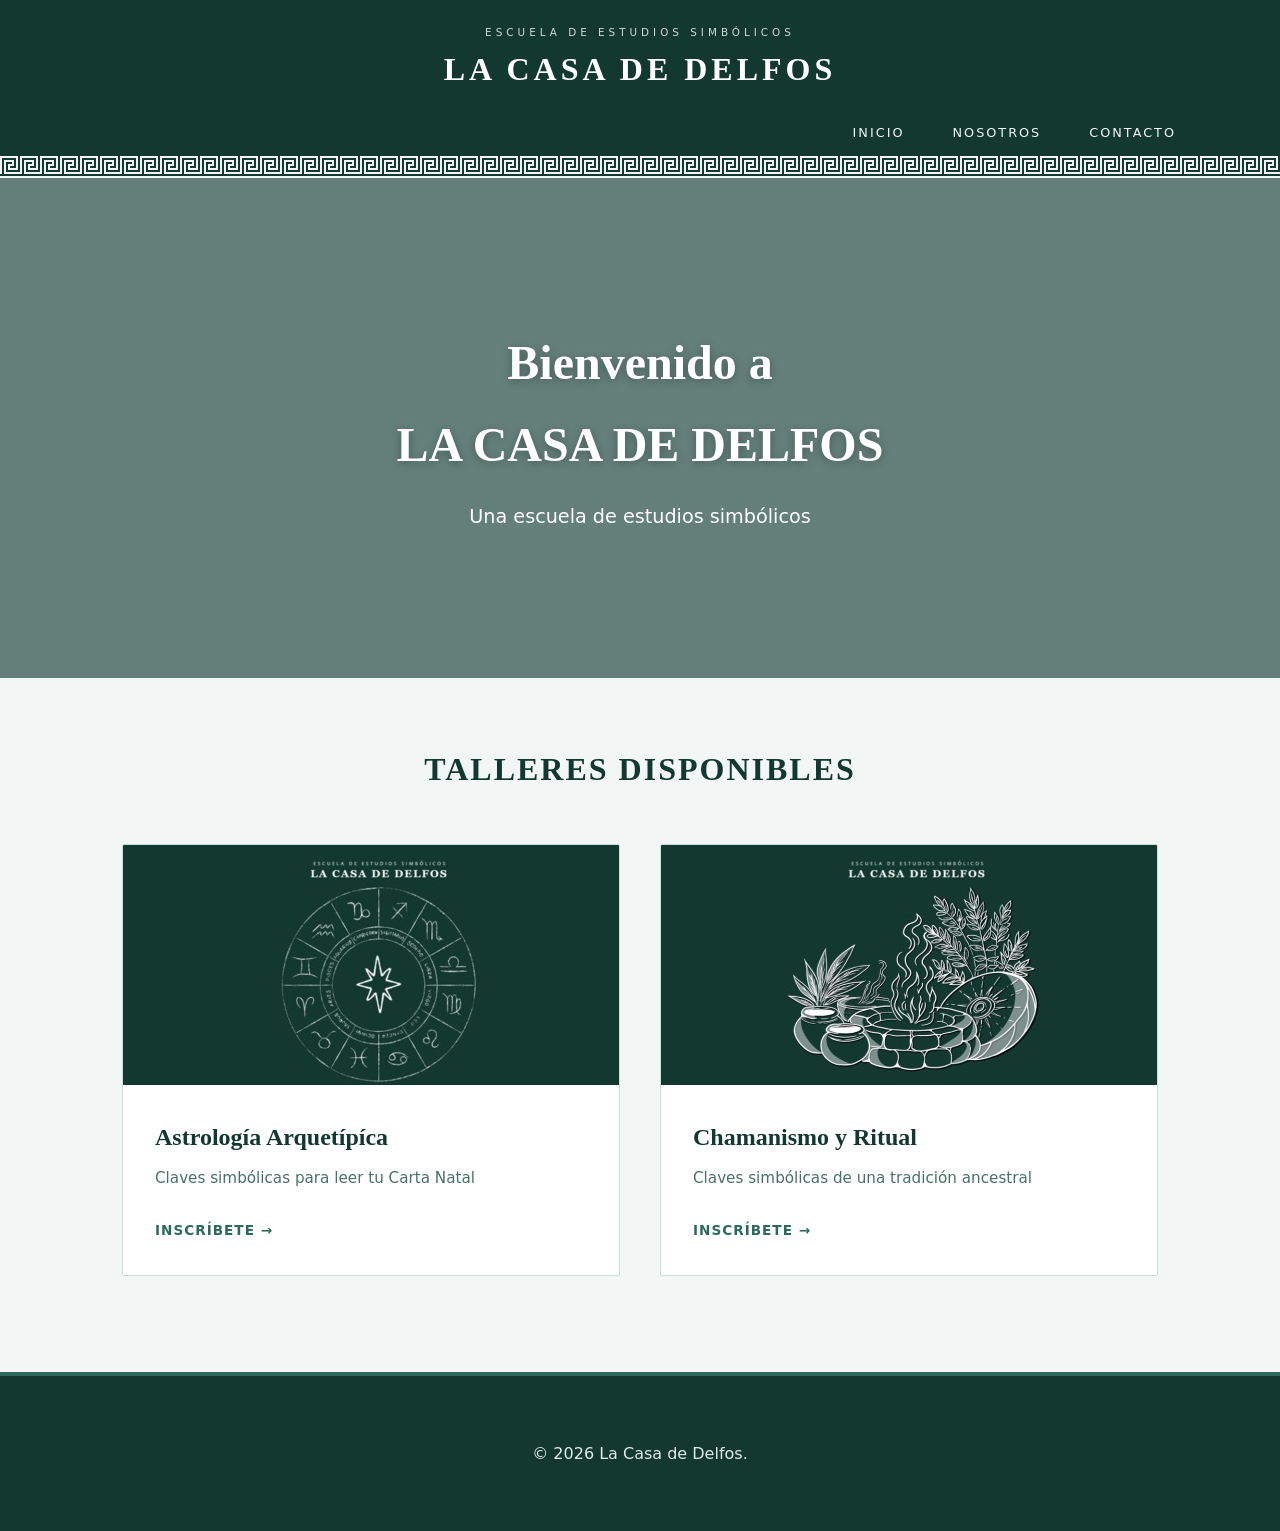
==== index.html @ e4ba59b6 "Update index.html" ====
<!DOCTYPE html>
<html lang="es">
<head>
    <meta charset="UTF-8">
    <meta name="viewport" content="width=device-width, initial-scale=1.0">
    <meta name="description" content="Casa de Delfos">
    <title>La Casa de Delfos</title>
    <link rel="stylesheet" href="styles.css">
    <script src="componentes.js"></script>
</head>
<body>

    <mi-header></mi-header>

    <section class="carousel-container">
        <div class="carousel-track">
            <div class="slide slide-1">
                <div class="container">
                    <h2>Bienvenido a <br>LA CASA DE DELFOS</h2>
                    <p>Una escuela de estudios simbólicos</p>
                </div>
            </div>
            <div class="slide slide-2">
                <div class="container">
                    <p>CURSO</p>
                    <h2>Astrología Arquetípica</h2>
                    <p>Claves simbólicas para leer tu Carta Natal</p>
                </div>
            </div>
            <div class="slide slide-3">
                <div class="container">
                    <p>CURSO</p>
                    <h2>Chamanismo y Ritual</h2>
                    <p>Claves simbólicas de una tradición ancestral</p>
                </div>
            </div>
        </div>
    </section>

    <main class="container">
        <h2 class="section-title">TALLERES DISPONIBLES</h2>
        
        <div class="grid-talleres">
            <a href="astrologia.html" class="card">
                <div class="card-img" style="background-image: url('astrologia.png');"></div>
                <div class="card-content">
                    <h3 class="card-title">Astrología Arquetípíca</h3>
                    <p class="card-desc">Claves simbólicas para leer tu Carta Natal</p>
                    <span class="card-link">Inscríbete &rarr;</span>
                </div>
            </a>

            <a href="chamanismo.html" class="card">
                <div class="card-img" style="background-image: url('chamanismo.png');"></div>
                <div class="card-content">
                    <h3 class="card-title">Chamanismo y Ritual</h3>
                    <p class="card-desc">Claves simbólicas de una tradición ancestral</p>
                    <span class="card-link">Inscríbete &rarr;</span>
                </div>
            </a>
        </div>
    </main>

    <mi-footer></mi-footer>

</body>
</html>
---- styles.css ----
/* =========================================
   VARIABLES Y RESET (Paleta Jade Griego)
   ========================================= */
:root {
    --bg-color: #F2F7F5;
    --bg-secondary: #E0EBE8;
    --text-main: #123830;       /* Jade oscuro */
    --text-secondary: #4A7067;
    --accent-color: #2D6A5E;
    --accent-light: #8FB3A9;    /* Jade claro para detalles */
    --gold-mute: #C5A065;       /* Toque dorado antiguo sutil */
    
    --font-serif: 'Georgia', 'Times New Roman', serif;
    --font-sans: system-ui, -apple-system, sans-serif;
}

* { box-sizing: border-box; margin: 0; padding: 0; }

body {
    font-family: var(--font-sans);
    background-color: var(--bg-color);
    color: var(--text-main);
    line-height: 1.7;
}

a { text-decoration: none; color: inherit; transition: 0.3s; }
ul { list-style: none; }

/* =========================================
   HEADER IMPONENTE CON MEANDRO Y DRAGONES
   ========================================= */
header {
    background-color: var(--text-main);
    color: var(--bg-color);
    padding: 1.5rem 0 1.5rem 0; /* Espacio extra abajo para el patrón */
    position: relative;
    text-align: center;
    border-bottom: 2px solid var(--bg-color)
}

/* Patrón Meandro (Llave Griega) en el borde inferior */
header::after {
    content: "";
    position: absolute;
    bottom: 0.15rem;
    left: 0;
    width: 100%;
    height: 18px; 
    
    background-color: transparent;
    
    /* CAMBIO CLAVE: Usar la ruta del archivo real */
    background-image: url('meandro.png');
    
    /* Asegura que la imagen se repita en horizontal */
    background-repeat: repeat-x;
    
    /* Tamaño CLAVE: Asegura que cada repetición sea exactamente 10x9 píxeles */
    background-size: 20px 18px; 
    
    border: none;
    opacity: 1; /* Al ser una imagen PNG ya debería tener la opacidad integrada, la ponemos a 1 */
}
/* IMPORTANTE: La Navbar debe tener posición relativa para que el 'after' sepa dónde ubicarse */
.navbar {
    background-color: var(--text-main); /* Tu verde jade claro */
    padding: 0.4rem 0;
    width: 100%;
    position: relative; /* Base para el meandro */
    display: block;
}

/* CONTENEDOR PARA ALINEAR A LA DERECHA */
.navbar .container {
    max-width: 1200px; /* O el ancho que uses en tu web */
    margin: 0 auto;
    display: flex;
    justify-content: flex-end; /* Empuja el menú a la derecha */
    padding-right: 5%; /* Ajusta este % para que no llegue al borde completo */
}

/* LISTA EN HORIZONTAL */
.navbar ul {
    display: flex;
    flex-direction: row; /* Dispuestas de forma horizontal */
    gap: 3rem;           /* Espaciado entre opciones */
    list-style: none;
    margin: 0;
    padding: 0;
}

/* ESTILO DE LOS ENLACES */
.navbar a {
    color: var(--bg-color);
    text-decoration: none;
    text-transform: uppercase;
    font-size: 0.8rem;
    letter-spacing: 2px;
    font-weight: 500;
    transition: 0.3s ease;
}

.navbar a:hover {
    color: var(--accent-light);
}
/* Contenedor del Logo Central */
.header-subtext {
    display: flex;
    justify-content: center;
    align-items: center;
    gap: 0.5rem;
    margin-bottom: 0rem;
    font-size: 0.65rem;       /* Tamaño muy pequeño (original suele ser 1rem) */
    letter-spacing: 0.25rem;  /* Mucho espacio entre letras para legibilidad y elegancia */
    text-transform: uppercase; /* Siempre en mayúsculas para este estilo */
    font-weight: 400;         /* Peso normal, no negrita */
    opacity: 0.85;            /* Un toque de transparencia para suavizarlo */
}
.header-content {
    display: flex;
    justify-content: center;
    align-items: center;
    gap: 1.5rem;
    margin-bottom: 1rem;
}
.logo-wrapper {
    display: flex;
    align-items: center;
    gap: 1rem;
}

.logo {
    font-family: var(--font-serif);
    font-size: 2rem;
    font-weight: 700;
    letter-spacing: 4px;
    text-transform: uppercase;
    color: #fff;
}


/* =========================================
   CARRUSEL (CSS PURO - SIN JS)
   ========================================= */
.carousel-container {
    width: 100%;
    height: 500px; /* Altura del carrusel */
    overflow: hidden;
    position: relative;
    background-color: var(--bg-secondary);
    margin-bottom: 4rem;
    border-bottom: 1px solid var(--border-color);
}

.carousel-track {
    display: flex;
    width: 300%; /* 3 slides = 300% */
    height: 100%;
    animation: slideShow 18s infinite ease-in-out;
}

.slide {
    width: 33.333%;
    height: 100%;
    position: relative;
    display: flex;
    flex-direction: column;
    justify-content: center;
    align-items: center;
    text-align: center;
    color: white;
}

/* Fondos simulados para los slides */
.slide-1 { background: linear-gradient(rgba(18, 56, 48, 0.6), rgba(18, 56, 48, 0.6)), url('https://images.unsplash.com/photo-1455390582262-044cdead277a?ixlib=rb-4.0.3&auto=format&fit=crop&w=1000&q=80'); background-size: cover; background-position: center; }
.slide-2 { background: linear-gradient(rgba(18, 56, 48, 0.6), rgba(18, 56, 48, 0.6)), url('https://images.unsplash.com/photo-1551029506-0807df4e2031?q=80&w=1034&auto=format&fit=crop&ixlib=rb-4.1.0&ixid=M3wxMjA3fDB8MHxwaG90by1wYWdlfHx8fGVufDB8fHx8fA%3D%3D'); background-size: cover; background-position: center; }
.slide-3 { background: linear-gradient(rgba(18, 56, 48, 0.6), rgba(18, 56, 48, 0.6)), url('https://images.unsplash.com/photo-1493246507139-91e8fad9978e?ixlib=rb-4.0.3&auto=format&fit=crop&w=1000&q=80'); background-size: cover; background-position: center; }

.slide h2 {
    font-family: var(--font-serif);
    font-size: 3rem;
    margin-bottom: 1rem;
    text-shadow: 0 2px 10px rgba(0,0,0,0.3);
}
.slide p {
    font-size: 1.2rem;
    max-width: 600px;
    margin: 0 auto;
}

/* Animación Keyframes */
@keyframes slideShow {
    0%, 25% { transform: translateX(0); }       /* Slide 1 quieto */
    33%, 58% { transform: translateX(-33.333%); } /* Mueve al 2 y espera */
    66%, 91% { transform: translateX(-66.666%); } /* Mueve al 3 y espera */
    100% { transform: translateX(0); }          /* Vuelve al inicio */
}

/* =========================================
   RESTO DEL LAYOUT (Tarjetas, Container)
   ========================================= */
/* Acordeón */
/* ===== ACORDEÓN FIX GLOBAL ===== */

.accordion {
    cursor: pointer;
    display: flex;              /* clave */
    align-items: center;
    justify-content: space-between; /* texto izquierda, flecha derecha */
    gap: 10px;
}

/* flechita */
.accordion::after {
    content: "▼";
    font-size: 0.8em;
    transition: transform 0.3s ease;
}

.accordion.active::after {
    transform: rotate(180deg);
}

/* panel */
.panel {
    max-height: 0;
    overflow: hidden;
    transition: max-height 0.35s ease;
}

.panel.open {
    max-height: 1000px;
}
.container { max-width: 1100px; margin: 0 auto; padding: 0 2rem; }

.section-title {
    text-align: center;
    font-family: var(--font-serif);
    font-size: 2rem;
    color: var(--text-main);
    margin-bottom: 3rem;
    text-transform: uppercase;
    letter-spacing: 2px;
}

.grid-talleres {
    display: grid;
    grid-template-columns: repeat(auto-fit, minmax(320px, 1fr));
    gap: 2.5rem;
    margin-bottom: 6rem;
}

.card {
    background: white;
    border: 1px solid #C6DED6;
    border-radius: 2px;
    overflow: hidden;
    transition: 0.4s ease;
}

.card:hover {
    transform: translateY(-5px);
    box-shadow: 0 15px 30px rgba(18, 56, 48, 0.1);
    border-color: var(--accent-color);
}

.card-img {
    height: 240px;
    background-color: var(--bg-secondary);
    display: flex;
    align-items: center;
    justify-content: center;
    color: var(--text-secondary);
    font-family: var(--font-serif);
    font-style: italic;
    font-size: 1.1rem;
}

.card-content { padding: 2rem; }
.card-title { font-family: var(--font-serif); font-size: 1.5rem; margin-bottom: 0.5rem; color: var(--text-main); }
.card-desc { color: var(--text-secondary); margin-bottom: 1.5rem; font-size: 0.95rem; }
.card-link { font-weight: 700; color: var(--accent-color); text-transform: uppercase; font-size: 0.85rem; letter-spacing: 1px; }

/* Botones y Forms (Heredados del estilo anterior pero refinados) */
.taller-layout { display: grid; grid-template-columns: 2fr 1fr; gap: 4rem; margin-top: 4rem; }
.taller-sidebar { background: white; padding: 2rem; border: 1px solid #C6DED6; box-shadow: 0 4px 20px rgba(0,0,0,0.05); }
.btn-primary { width: 100%; background: var(--text-main); color: #fff; padding: 1rem; border: none; text-transform: uppercase; letter-spacing: 2px; cursor: pointer; transition: 0.3s; }
.btn-primary:hover { background: var(--accent-color); }
.form-control { width: 100%; padding: 0.8rem; margin-bottom: 1.5rem; border: 1px solid #ccc; }

footer { background: var(--text-main); color: var(--bg-secondary); text-align: center; padding: 4rem 0; margin-top: 4rem; border-top: 4px solid var(--accent-color); }

/* Responsive Header */
@media (max-width: 768px) {
    .logo { font-size: 1.5rem; }
    .dragon-icon { width: 30px; height: 30px; }
    .carousel-container { height: 400px; }
    .slide h2 { font-size: 2rem; }
}
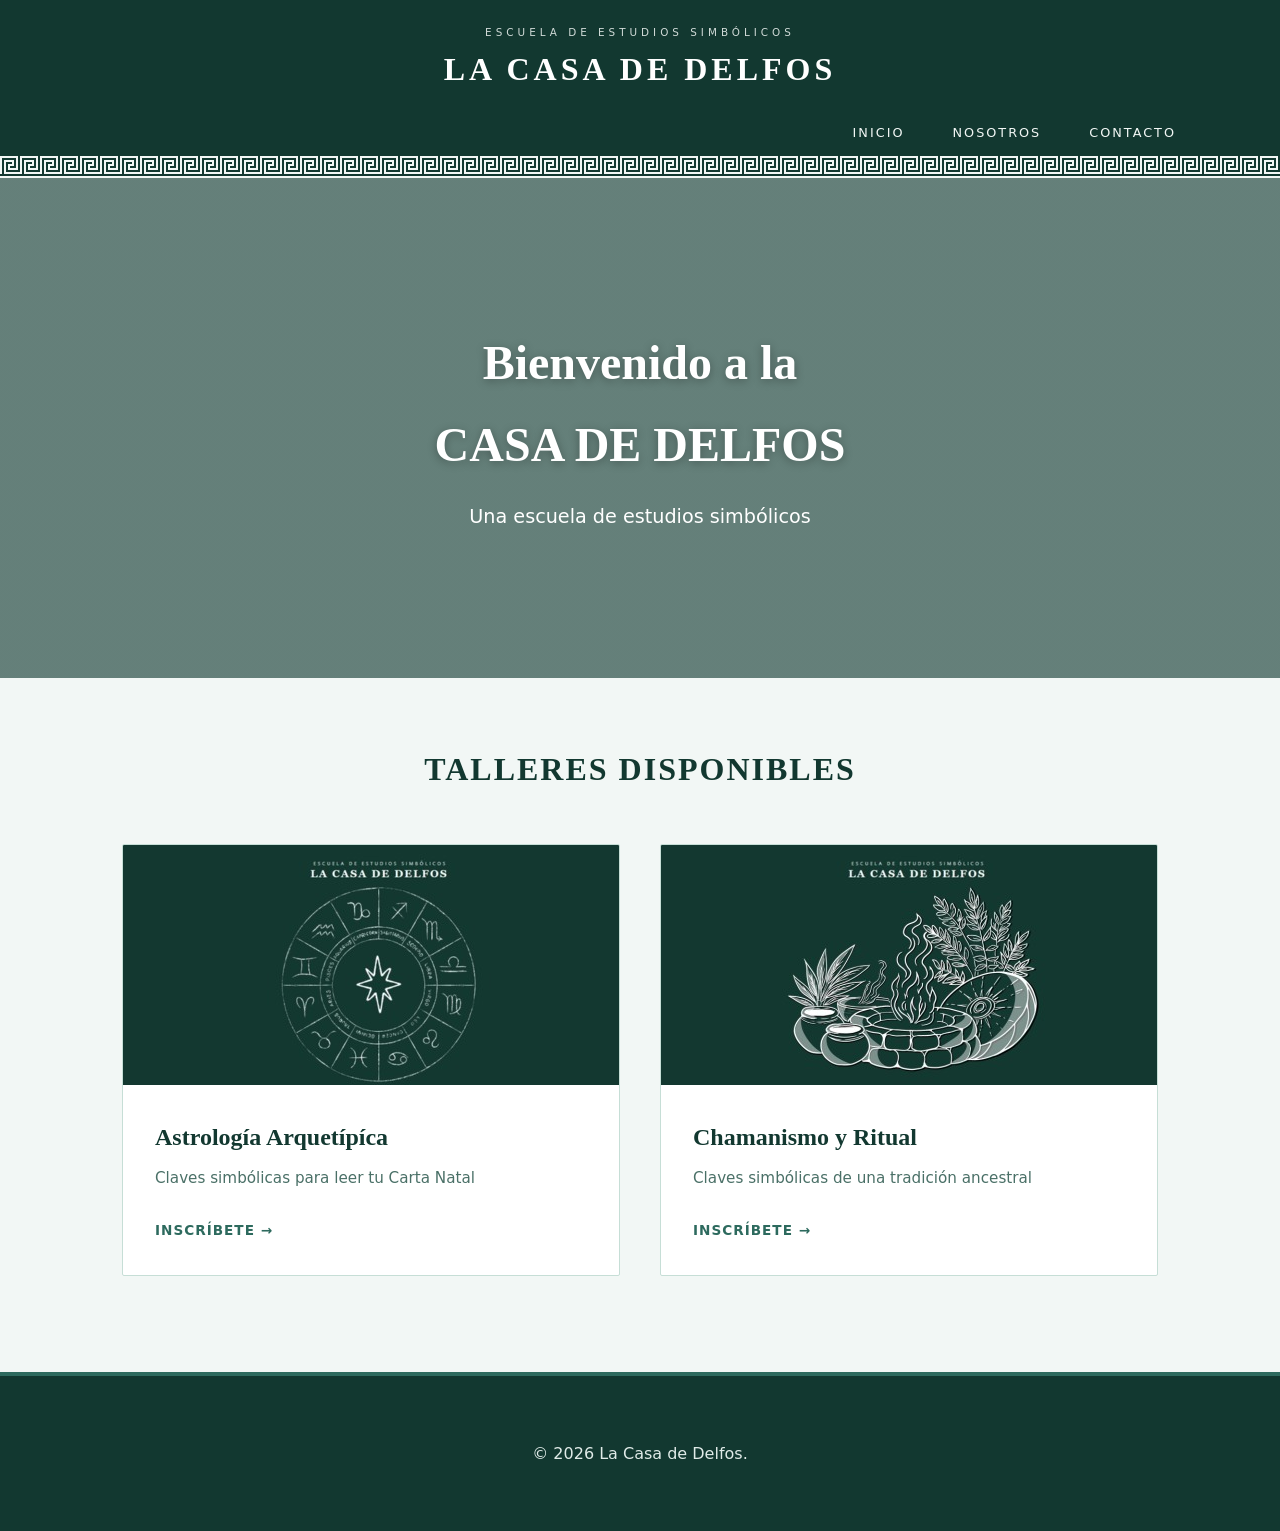
==== commit bb4733b7: "Update index.html" ====
--- a/index.html
+++ b/index.html
@@ -16,7 +16,7 @@
         <div class="carousel-track">
             <div class="slide slide-1">
                 <div class="container">
-                    <h2>Bienvenido a <br>LA CASA DE DELFOS</h2>
+                    <h2>Bienvenido a la<br>CASA DE DELFOS</h2>
                     <p>Una escuela de estudios simbólicos</p>
                 </div>
             </div>
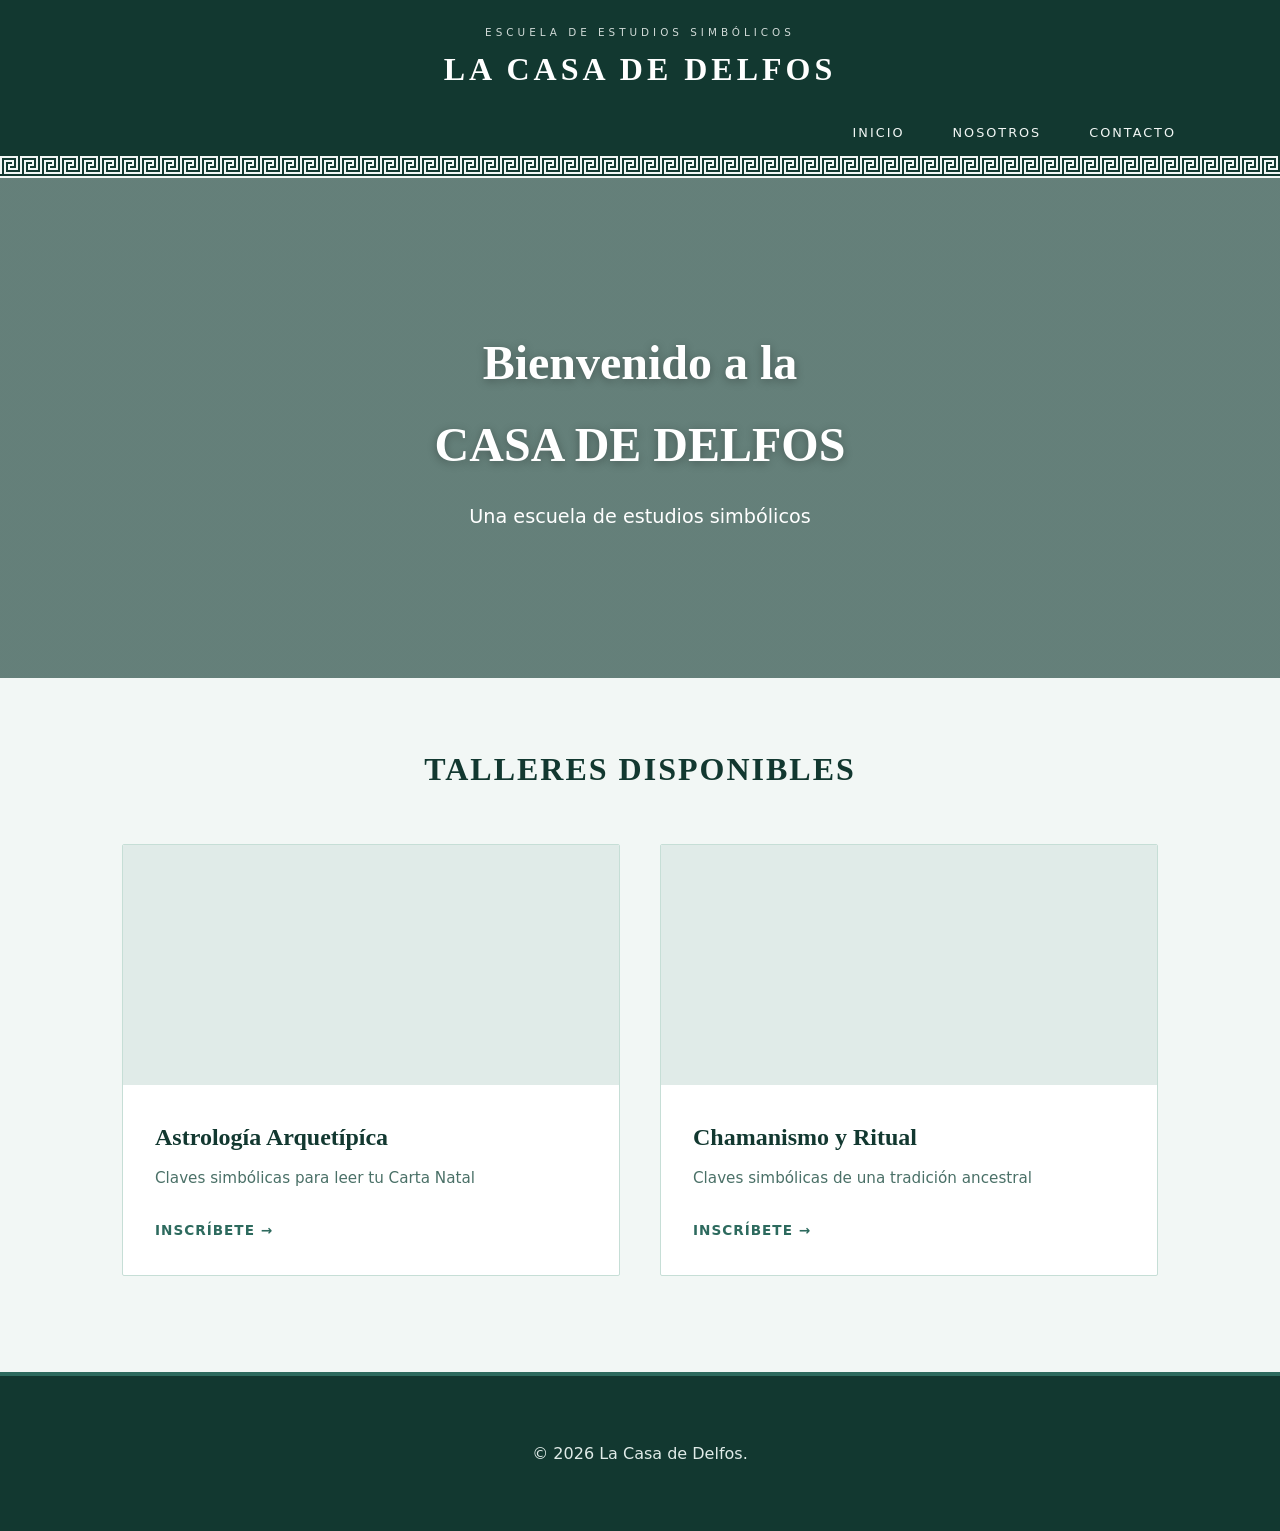
==== commit 43c328ea: "Update index.html" ====
--- a/index.html
+++ b/index.html
@@ -42,7 +42,7 @@
         
         <div class="grid-talleres">
             <a href="astrologia.html" class="card">
-                <div class="card-img" style="background-image: url('astrologia.png');"></div>
+                <div class="card-img" style="background-image: url('https://images.unsplash.com/photo-1551029506-0807df4e2031?q=80&w=1034&auto=format&fit=crop&ixlib=rb-4.1.0&ixid=M3wxMjA3fDB8MHxwaG90by1wYWdlfHx8fGVufDB8fHx8fA%3D%3D');"></div>
                 <div class="card-content">
                     <h3 class="card-title">Astrología Arquetípíca</h3>
                     <p class="card-desc">Claves simbólicas para leer tu Carta Natal</p>
@@ -51,7 +51,7 @@
             </a>
 
             <a href="chamanismo.html" class="card">
-                <div class="card-img" style="background-image: url('chamanismo.png');"></div>
+                <div class="card-img" style="background-image: url('https://images.unsplash.com/photo-1493246507139-91e8fad9978e?ixlib=rb-4.0.3&auto=format&fit=crop&w=1000&q=80');"></div>
                 <div class="card-content">
                     <h3 class="card-title">Chamanismo y Ritual</h3>
                     <p class="card-desc">Claves simbólicas de una tradición ancestral</p>
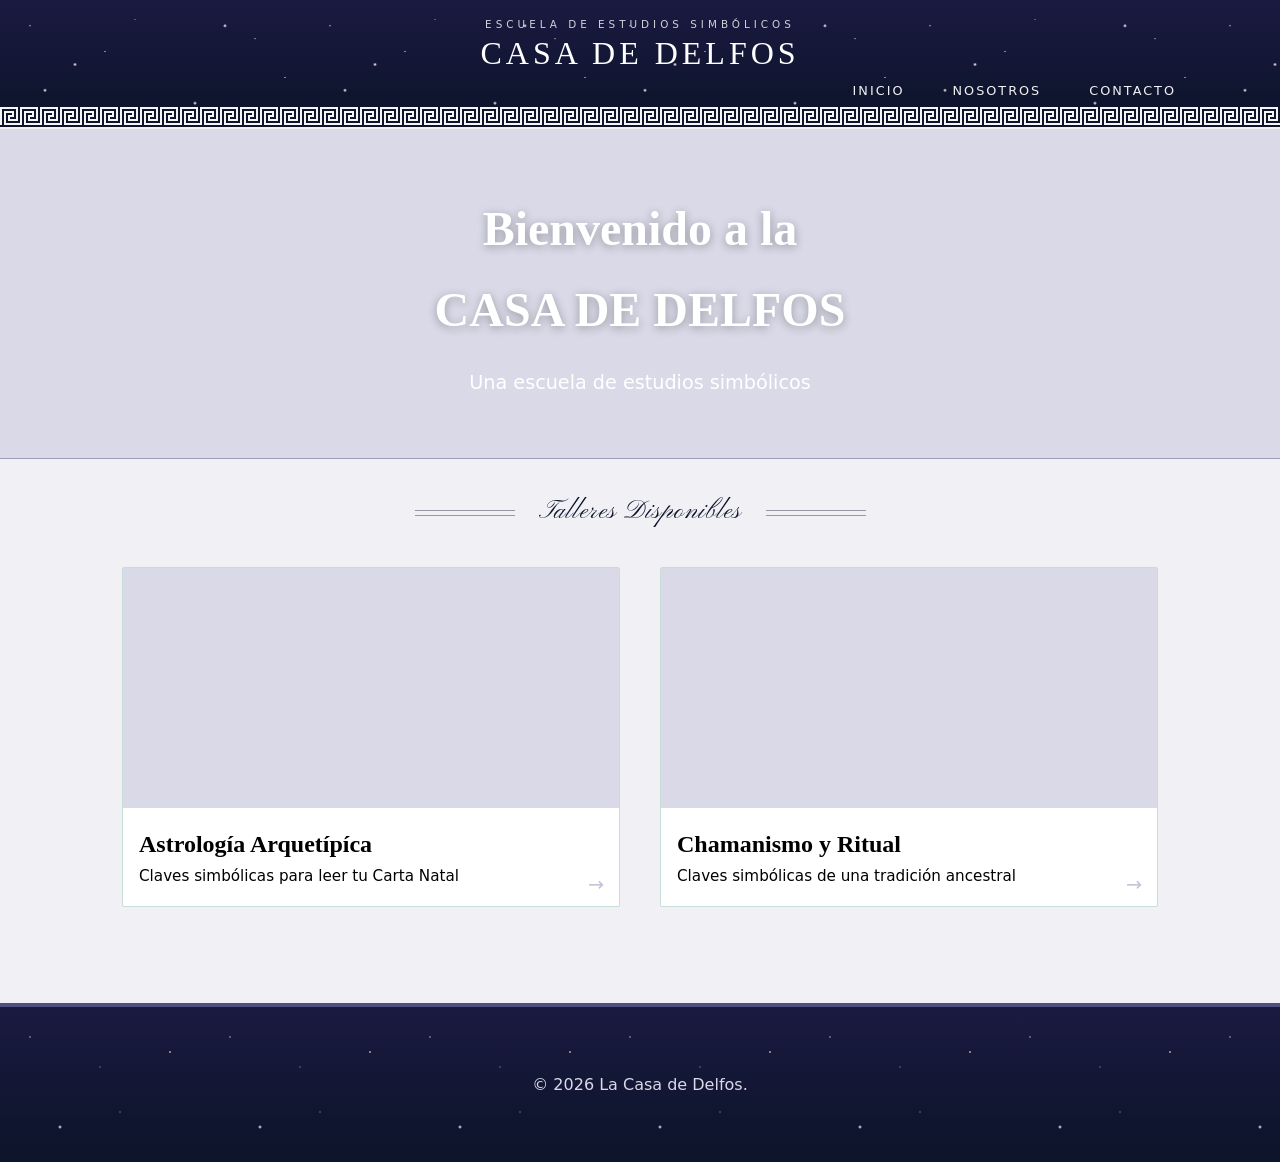
==== commit 55098998: "Update index.html" ====
--- a/index.html
+++ b/index.html
@@ -4,7 +4,7 @@
     <meta charset="UTF-8">
     <meta name="viewport" content="width=device-width, initial-scale=1.0">
     <meta name="description" content="Casa de Delfos">
-    <title>La Casa de Delfos</title>
+    <title>Casa de Delfos</title>
     <link rel="stylesheet" href="styles.css">
     <script src="componentes.js"></script>
 </head>
@@ -38,7 +38,7 @@
     </section>
 
     <main class="container">
-        <h2 class="section-title">TALLERES DISPONIBLES</h2>
+       <h2 class="section-title">Talleres Disponibles</h2>
         
         <div class="grid-talleres">
             <a href="astrologia.html" class="card">
--- a/styles.css
+++ b/styles.css
@@ -1,43 +1,77 @@
 /* =========================================
    VARIABLES Y RESET (Paleta Jade Griego)
    ========================================= */
+@import url('https://fonts.googleapis.com/css2?family=Cormorant+Garamond:wght@400;700&family=Pinyon+Script&display=swap');
+
 :root {
-    --bg-color: #F2F7F5;
-    --bg-secondary: #E0EBE8;
-    --text-main: #123830;       /* Jade oscuro */
-    --text-secondary: #4A7067;
-    --accent-color: #2D6A5E;
-    --accent-light: #8FB3A9;    /* Jade claro para detalles */
-    --gold-mute: #C5A065;       /* Toque dorado antiguo sutil */
-    
-    --font-serif: 'Georgia', 'Times New Roman', serif;
+    --bg-color: #f1f1f5;
+    --bg-secondary: #d9d9e7;
+    --text-main: #0d142b;       
+    --text-secondary: #303064; 
+    --text-black: #000000;
+    --accent-color: #505081;
+    --accent-light: #9c9cbd;    
+    --gold-mute: #e0e0e0;       
+    --text-maingradient: #1a1a41;
+
+    /* Nube de estrellas consolidada para mayor eficiencia */
+    --stars-shadow: 
+        10vw 15vh #fff, 25vw 40vh #fff, 35vw 10vh #9c9cbd, 
+        50vw 30vh #fff, 65vw 45vh #e0e0e0, 80vw 15vh #fff, 
+        90vw 50vh #9c9cbd, 15vw 70vh #fff, 45vw 85vh #fff, 
+        75vw 70vh #e0e0e0, 5vw 90vh #fff, 95vw 80vh #fff,
+        12vw 35vh #fff, 42vw 12vh #fff, 72vw 55vh #9c9cbd,
+        22vw 85vh #fff, 55vw 65vh #fff, 88vw 25vh #e0e0e0;
+
+    --font-serif: 'Garamond', 'Times New Roman', serif;
     --font-sans: system-ui, -apple-system, sans-serif;
 }
 
-* { box-sizing: border-box; margin: 0; padding: 0; }
+* { 
+    box-sizing: border-box; 
+    margin: 0; 
+    padding: 0; 
+}
 
 body {
+    padding-top: 129px;
     font-family: var(--font-sans);
     background-color: var(--bg-color);
     color: var(--text-main);
     line-height: 1.7;
 }
 
-a { text-decoration: none; color: inherit; transition: 0.3s; }
-ul { list-style: none; }
+a { 
+    text-decoration: none; 
+    color: inherit; 
+    transition: color 0.3s ease; 
+}
+
+ul { 
+    list-style: none; 
+}
 
 /* =========================================
    HEADER IMPONENTE CON MEANDRO Y DRAGONES
    ========================================= */
+header, footer {
+    overflow: hidden;
+    color: var(--bg-color);
+}
+
 header {
-    background-color: var(--text-main);
-    color: var(--bg-color);
-    padding: 1.5rem 0 1.5rem 0; /* Espacio extra abajo para el patrón */
-    position: relative;
+    position: fixed;
+    top: 0;
+    left: 0;
+    width: 100%;
+    height: 129px; 
+    z-index: 1000; 
+    background: linear-gradient(to bottom, var(--text-maingradient) 0%, var(--text-main) 90%);
+    padding: 1rem 0; 
     text-align: center;
-    border-bottom: 2px solid var(--bg-color)
-}
-
+    border-bottom: 2px solid var(--bg-color);
+    overflow: hidden; /* Importante para que las estrellas no se salgan */
+}
 /* Patrón Meandro (Llave Griega) en el borde inferior */
 header::after {
     content: "";
@@ -46,83 +80,98 @@
     left: 0;
     width: 100%;
     height: 18px; 
-    
+    background-image: url('meandro.png');
+    background-repeat: repeat-x;
+    background-size: 20px 18px; 
+}
+header::before {
+    content: "";
+    position: absolute;
+    inset: 0; /* Cubre todo el header (top, left, bottom, right: 0) */
+    pointer-events: none;
+    z-index: 0; /* Se queda justo encima del fondo azul */
+    
+    /* Creamos estrellas de diferentes tamaños y posiciones */
+    background-image: 
+        radial-gradient(1px 1px at 10% 20%, white, transparent),
+        radial-gradient(2px 2px at 25% 50%, white, transparent),
+        radial-gradient(1px 1px at 45% 15%, var(--accent-light), transparent),
+        radial-gradient(2px 2px at 65% 80%, white, transparent),
+        radial-gradient(1px 1px at 85% 30%, var(--gold-mute), transparent),
+        radial-gradient(2px 2px at 15% 70%, white, transparent),
+        radial-gradient(1px 1px at 35% 40%, white, transparent),
+        radial-gradient(1px 1px at 55% 90%, var(--accent-light), transparent),
+        radial-gradient(2px 2px at 75% 20%, white, transparent),
+        radial-gradient(1px 1px at 95% 60%, white, transparent);
+    
+    background-repeat: repeat; /* Esto multiplica las estrellas por todo el header */
+    background-size: 300px 129px; /* Controla la densidad */
+    
+    animation: brilloEstelar 4s infinite ease-in-out;
+}
+.header-content, .navbar {
+    position: relative;
+    z-index: 10; /* Mucho más alto que el 0 de las estrellas */
+}
+@keyframes brilloEstelar {
+    0%, 100% { opacity: 0.2; }
+    50% { opacity: 1; }
+}
+/* =========================================
+   NAVBAR Y LOGO
+   ========================================= */
+.navbar {
     background-color: transparent;
-    
-    /* CAMBIO CLAVE: Usar la ruta del archivo real */
-    background-image: url('meandro.png');
-    
-    /* Asegura que la imagen se repita en horizontal */
-    background-repeat: repeat-x;
-    
-    /* Tamaño CLAVE: Asegura que cada repetición sea exactamente 10x9 píxeles */
-    background-size: 20px 18px; 
-    
-    border: none;
-    opacity: 1; /* Al ser una imagen PNG ya debería tener la opacidad integrada, la ponemos a 1 */
-}
-/* IMPORTANTE: La Navbar debe tener posición relativa para que el 'after' sepa dónde ubicarse */
-.navbar {
-    background-color: var(--text-main); /* Tu verde jade claro */
-    padding: 0.4rem 0;
     width: 100%;
-    position: relative; /* Base para el meandro */
-    display: block;
-}
-
-/* CONTENEDOR PARA ALINEAR A LA DERECHA */
+    position: relative;
+    z-index: 10; 
+}
+
 .navbar .container {
-    max-width: 1200px; /* O el ancho que uses en tu web */
+    max-width: 1200px;
     margin: 0 auto;
     display: flex;
-    justify-content: flex-end; /* Empuja el menú a la derecha */
-    padding-right: 5%; /* Ajusta este % para que no llegue al borde completo */
-}
-
-/* LISTA EN HORIZONTAL */
+    justify-content: flex-end;
+    padding-right: 5%; 
+}
+
 .navbar ul {
     display: flex;
-    flex-direction: row; /* Dispuestas de forma horizontal */
-    gap: 3rem;           /* Espaciado entre opciones */
-    list-style: none;
-    margin: 0;
-    padding: 0;
-}
-
-/* ESTILO DE LOS ENLACES */
+    gap: 3rem;           
+}
+
 .navbar a {
     color: var(--bg-color);
-    text-decoration: none;
     text-transform: uppercase;
     font-size: 0.8rem;
     letter-spacing: 2px;
     font-weight: 500;
-    transition: 0.3s ease;
 }
 
 .navbar a:hover {
     color: var(--accent-light);
 }
-/* Contenedor del Logo Central */
+
 .header-subtext {
     display: flex;
     justify-content: center;
     align-items: center;
     gap: 0.5rem;
-    margin-bottom: 0rem;
-    font-size: 0.65rem;       /* Tamaño muy pequeño (original suele ser 1rem) */
-    letter-spacing: 0.25rem;  /* Mucho espacio entre letras para legibilidad y elegancia */
-    text-transform: uppercase; /* Siempre en mayúsculas para este estilo */
-    font-weight: 400;         /* Peso normal, no negrita */
-    opacity: 0.85;            /* Un toque de transparencia para suavizarlo */
-}
+    font-size: 0.65rem;       
+    letter-spacing: 0.25rem;  
+    text-transform: uppercase; 
+    font-weight: 400;         
+    opacity: 0.85;          
+}
+
 .header-content {
     display: flex;
     justify-content: center;
     align-items: center;
     gap: 1.5rem;
-    margin-bottom: 1rem;
-}
+    margin-bottom: 0.25rem;
+}
+
 .logo-wrapper {
     display: flex;
     align-items: center;
@@ -132,29 +181,29 @@
 .logo {
     font-family: var(--font-serif);
     font-size: 2rem;
-    font-weight: 700;
+    font-weight: 200;
     letter-spacing: 4px;
     text-transform: uppercase;
     color: #fff;
-}
-
+    line-height: 1.2;
+}
 
 /* =========================================
    CARRUSEL (CSS PURO - SIN JS)
    ========================================= */
 .carousel-container {
     width: 100%;
-    height: 500px; /* Altura del carrusel */
+    height: 330px; 
     overflow: hidden;
     position: relative;
     background-color: var(--bg-secondary);
-    margin-bottom: 4rem;
-    border-bottom: 1px solid var(--border-color);
+    margin-bottom: 2rem;
+    border-bottom: 1px solid var(--accent-light);
 }
 
 .carousel-track {
     display: flex;
-    width: 300%; /* 3 slides = 300% */
+    width: 300%; 
     height: 100%;
     animation: slideShow 18s infinite ease-in-out;
 }
@@ -171,46 +220,49 @@
     color: white;
 }
 
-/* Fondos simulados para los slides */
-.slide-1 { background: linear-gradient(rgba(18, 56, 48, 0.6), rgba(18, 56, 48, 0.6)), url('https://images.unsplash.com/photo-1455390582262-044cdead277a?ixlib=rb-4.0.3&auto=format&fit=crop&w=1000&q=80'); background-size: cover; background-position: center; }
-.slide-2 { background: linear-gradient(rgba(18, 56, 48, 0.6), rgba(18, 56, 48, 0.6)), url('https://images.unsplash.com/photo-1551029506-0807df4e2031?q=80&w=1034&auto=format&fit=crop&ixlib=rb-4.1.0&ixid=M3wxMjA3fDB8MHxwaG90by1wYWdlfHx8fGVufDB8fHx8fA%3D%3D'); background-size: cover; background-position: center; }
-.slide-3 { background: linear-gradient(rgba(18, 56, 48, 0.6), rgba(18, 56, 48, 0.6)), url('https://images.unsplash.com/photo-1493246507139-91e8fad9978e?ixlib=rb-4.0.3&auto=format&fit=crop&w=1000&q=80'); background-size: cover; background-position: center; }
-
+.slide-1 { 
+    /* Antes: linear-gradient(rgba(...), rgba(...)), url(...) */
+    background: url('https://images.unsplash.com/photo-1455390582262-044cdead277a?ixlib=rb-4.0.3&auto=format&fit=crop&w=1000&q=80') center/cover; 
+}
+
+.slide-2 { 
+    background: url('astrologia.png') center/cover; 
+}
+
+.slide-3 { 
+    background: url('https://images.unsplash.com/photo-1493246507139-91e8fad9978e?ixlib=rb-4.0.3&auto=format&fit=crop&w=1000&q=80') center/cover; 
+}
 .slide h2 {
     font-family: var(--font-serif);
     font-size: 3rem;
     margin-bottom: 1rem;
     text-shadow: 0 2px 10px rgba(0,0,0,0.3);
 }
+
 .slide p {
     font-size: 1.2rem;
     max-width: 600px;
     margin: 0 auto;
 }
 
-/* Animación Keyframes */
 @keyframes slideShow {
-    0%, 25% { transform: translateX(0); }       /* Slide 1 quieto */
-    33%, 58% { transform: translateX(-33.333%); } /* Mueve al 2 y espera */
-    66%, 91% { transform: translateX(-66.666%); } /* Mueve al 3 y espera */
-    100% { transform: translateX(0); }          /* Vuelve al inicio */
+    0%, 25% { transform: translateX(0); }       
+    33%, 58% { transform: translateX(-33.333%); } 
+    66%, 91% { transform: translateX(-66.666%); } 
+    100% { transform: translateX(0); }          
 }
 
 /* =========================================
    RESTO DEL LAYOUT (Tarjetas, Container)
    ========================================= */
-/* Acordeón */
-/* ===== ACORDEÓN FIX GLOBAL ===== */
-
 .accordion {
     cursor: pointer;
-    display: flex;              /* clave */
-    align-items: center;
-    justify-content: space-between; /* texto izquierda, flecha derecha */
+    display: flex;              
+    align-items: center;
+    justify-content: space-between; 
     gap: 10px;
 }
 
-/* flechita */
 .accordion::after {
     content: "▼";
     font-size: 0.8em;
@@ -221,7 +273,6 @@
     transform: rotate(180deg);
 }
 
-/* panel */
 .panel {
     max-height: 0;
     overflow: hidden;
@@ -231,16 +282,50 @@
 .panel.open {
     max-height: 1000px;
 }
-.container { max-width: 1100px; margin: 0 auto; padding: 0 2rem; }
-
+
+.container { 
+    max-width: 1100px; 
+    margin: 0 auto; 
+    padding: 0 2rem; 
+}
+
+/* =========================================
+   SECTION TITLE (Líneas Dobles Laterales)
+   ========================================= */
 .section-title {
-    text-align: center;
-    font-family: var(--font-serif);
-    font-size: 2rem;
+    display: flex;
+    align-items: center;
+    /* ESTO ES LO MÁS IMPORTANTE: Centra el grupo completo en la pantalla */
+    justify-content: center; 
+    
+    gap: 1.5rem; 
+    margin: 2rem 0; /* Aumentamos un poco el margen para que respire */
+    width: 100%;
+    
+    font-family: "Pinyon Script";
+    font-size: 1.6rem;
+    letter-spacing: 1px;
     color: var(--text-main);
-    margin-bottom: 3rem;
-    text-transform: uppercase;
-    letter-spacing: 2px;
+    font-weight: 400;
+}
+
+.section-title::before,
+.section-title::after {
+    content: "";
+    /* Cambiamos flex: 0.3 por un ancho fijo o relativo para tener control total */
+    /* Si usas flex: 0.3 con justify-content: center, se verá pequeño y centrado */
+    flex: 0.3; 
+    max-width: 100px; /* Evita que las líneas crezcan demasiado en pantallas anchas */
+    height: 4px;      /* Espacio entre las dos líneas del conjunto */
+    
+    border-top: 1px solid rgba(13, 20, 43, 0.4);
+    border-bottom: 1px solid rgba(13, 20, 43, 0.4);
+}
+
+.section-title span {
+    white-space: nowrap;
+    /* Opcional: un padding extra para alejar el texto de las líneas */
+    padding: 0 0.5rem; 
 }
 
 .grid-talleres {
@@ -255,14 +340,14 @@
     border: 1px solid #C6DED6;
     border-radius: 2px;
     overflow: hidden;
-    transition: 0.4s ease;
+    transition: transform 0.4s ease, box-shadow 0.4s ease, border-color 0.4s ease;
 }
 
 .card:hover {
-    transform: translateY(-5px);
-    box-shadow: 0 15px 30px rgba(18, 56, 48, 0.1);
-    border-color: var(--accent-color);
-}
+    transform: translateX(5px); /* Esto moverá TODA la tarjeta a la derecha */
+    color: var(--text-main);
+}
+
 
 .card-img {
     height: 240px;
@@ -274,26 +359,165 @@
     font-family: var(--font-serif);
     font-style: italic;
     font-size: 1.1rem;
-}
-
-.card-content { padding: 2rem; }
-.card-title { font-family: var(--font-serif); font-size: 1.5rem; margin-bottom: 0.5rem; color: var(--text-main); }
-.card-desc { color: var(--text-secondary); margin-bottom: 1.5rem; font-size: 0.95rem; }
-.card-link { font-weight: 700; color: var(--accent-color); text-transform: uppercase; font-size: 0.85rem; letter-spacing: 1px; }
-
-/* Botones y Forms (Heredados del estilo anterior pero refinados) */
+    background-position: center center;
+    background-repeat: no-repeat;
+    background-size: cover; 
+}
+
+.card-content {
+    padding: 1rem;
+    position: relative;
+}
+.card-title { font-family: var(--font-serif); font-size: 1.5rem; margin-bottom: 0rem; color: var(--text-black); }
+.card-desc { color: var(--text-black); margin-bottom: 0rem; font-size: 0.95rem; }
+.card-link { 
+    display: none; 
+}
+
+.card-content::after {
+    content: "\2192"; 
+    position: absolute;
+    
+    /* La ubicamos en la esquina exacta */
+    bottom: 12px;     
+    right: 15px;      
+    
+    /* Estética Jade Griego */
+    font-size: 1.2rem;
+    color: var(--accent-light); /* Color más suave para que no compita con el texto */
+    opacity: 0.6;               /* Semi-transparente por defecto */
+    
+    transition: all 0.3s ease;
+    pointer-events: none; 
+    line-height: 1;
+}
+
+/* 3. Al hacer hover, la flecha cobra vida sin mover el layout */
+.card:hover .card-content::after {
+    opacity: 1;
+    color: var(--accent-color);
+    transform: translateX(3px); /* Movimiento lateral mínimo */
+}
+/* Botones y Forms */
 .taller-layout { display: grid; grid-template-columns: 2fr 1fr; gap: 4rem; margin-top: 4rem; }
 .taller-sidebar { background: white; padding: 2rem; border: 1px solid #C6DED6; box-shadow: 0 4px 20px rgba(0,0,0,0.05); }
-.btn-primary { width: 100%; background: var(--text-main); color: #fff; padding: 1rem; border: none; text-transform: uppercase; letter-spacing: 2px; cursor: pointer; transition: 0.3s; }
+
+.btn-primary { 
+    width: 100%; 
+    background: var(--text-main); 
+    color: #fff; 
+    padding: 1rem; 
+    border: none; 
+    text-transform: uppercase; 
+    letter-spacing: 2px; 
+    cursor: pointer; 
+    transition: background 0.3s ease; 
+}
+
 .btn-primary:hover { background: var(--accent-color); }
-.form-control { width: 100%; padding: 0.8rem; margin-bottom: 1.5rem; border: 1px solid #ccc; }
-
-footer { background: var(--text-main); color: var(--bg-secondary); text-align: center; padding: 4rem 0; margin-top: 4rem; border-top: 4px solid var(--accent-color); }
-
-/* Responsive Header */
+
+.form-control { 
+    width: 100%; 
+    padding: 0.8rem; 
+    margin-bottom: 1.5rem; 
+    border: 1px solid #ccc; 
+}
+
+footer { 
+    background: linear-gradient(to bottom, var(--text-maingradient) 0%, var(--text-main) 90%);
+    color: var(--bg-secondary); 
+    text-align: center; 
+    padding: 4rem 0; 
+    margin-top: 4rem; 
+    border-top: 4px solid var(--accent-color); 
+    
+    /* CRUCIAL PARA LAS ESTRELLAS */
+    position: relative;
+    overflow: hidden;
+}
+footer::before {
+    content: "";
+    position: absolute;
+    inset: 0; /* Cubre todo el footer */
+    pointer-events: none;
+    z-index: 0;
+
+    /* Estrellas usando Gradientes Radiales */
+    background-image: 
+        radial-gradient(1px 1px at 15% 10%, white, transparent),
+        radial-gradient(2px 2px at 30% 40%, white, transparent),
+        radial-gradient(1px 1px at 50% 20%, var(--accent-light), transparent),
+        radial-gradient(2px 2px at 70% 60%, white, transparent),
+        radial-gradient(1.5px 1.5px at 85% 15%, var(--gold-mute), transparent),
+        radial-gradient(1px 1px at 10% 80%, white, transparent),
+        radial-gradient(2px 2px at 40% 75%, white, transparent),
+        radial-gradient(1px 1px at 60% 35%, var(--accent-light), transparent),
+        radial-gradient(2px 2px at 90% 85%, white, transparent),
+        radial-gradient(1px 1px at 25% 90%, white, transparent);
+    
+    background-repeat: repeat;
+    background-size: 200px 300px; /* Un patrón un poco más amplio */
+    
+    /* Usamos la misma animación que creamos para el header */
+    animation: brilloEstelar 6s infinite ease-in-out; 
+}
+/* Si el contenido del footer está en un div con clase container */
+footer .container {
+    position: relative;
+    z-index: 2;
+}
+/* =========================================
+   RESPONSIVE DESIGN
+   ========================================= */
 @media (max-width: 768px) {
-    .logo { font-size: 1.5rem; }
-    .dragon-icon { width: 30px; height: 30px; }
-    .carousel-container { height: 400px; }
-    .slide h2 { font-size: 2rem; }
-}
+    .logo { 
+        font-size: 1.5rem; 
+    }
+    .carousel-container { 
+        height: 400px; 
+    }
+    .slide h2 { 
+        font-size: 2rem; 
+    }
+    .taller-layout { 
+        grid-template-columns: 1fr; 
+        gap: 2rem; 
+    }
+    
+    /* 1. Contenedor de Navbar deslizable */
+    .navbar .container { 
+        padding: 0 1rem; 
+        justify-content: flex-start; /* Alineamos al inicio para el scroll */
+        overflow-x: auto;            /* Activa el desplazamiento horizontal */
+        -webkit-overflow-scrolling: touch; /* Scroll suave y fluido en iOS */
+        scrollbar-width: none;       /* Oculta la barra de scroll en Firefox */
+    }
+
+    /* Oculta la barra de scroll visual en Chrome/Safari/Edge */
+    .navbar .container::-webkit-scrollbar {
+        display: none;
+    }
+
+    /* 2. Lista de navegación sin salto de línea */
+    .navbar ul { 
+        gap: 1.5rem; 
+        justify-content: flex-start; 
+        flex-wrap: nowrap; /* CRUCIAL: Evita que los items bajen a otra línea */
+        width: max-content; /* El ancho se adapta al total de los botones */
+        padding-bottom: 0.5rem; /* Pequeño espacio inferior */
+    }
+
+    /* 3. Convertir enlaces en "botones" táctiles eficientes */
+    .navbar a {
+        display: inline-block;
+        padding: 0.5rem 0.8rem; /* Aumenta el área táctil del dedo */
+        background-color: rgba(255, 255, 255, 0.05); /* Fondo sutil estilo botón */
+        border-radius: 4px;
+        white-space: nowrap; /* Evita que el texto del botón se corte */
+    }
+
+    .navbar a:active {
+        background-color: rgba(255, 255, 255, 0.2); /* Efecto visual al tocar */
+    }
+/* Animación de parpadeo suave para el Header */
+}
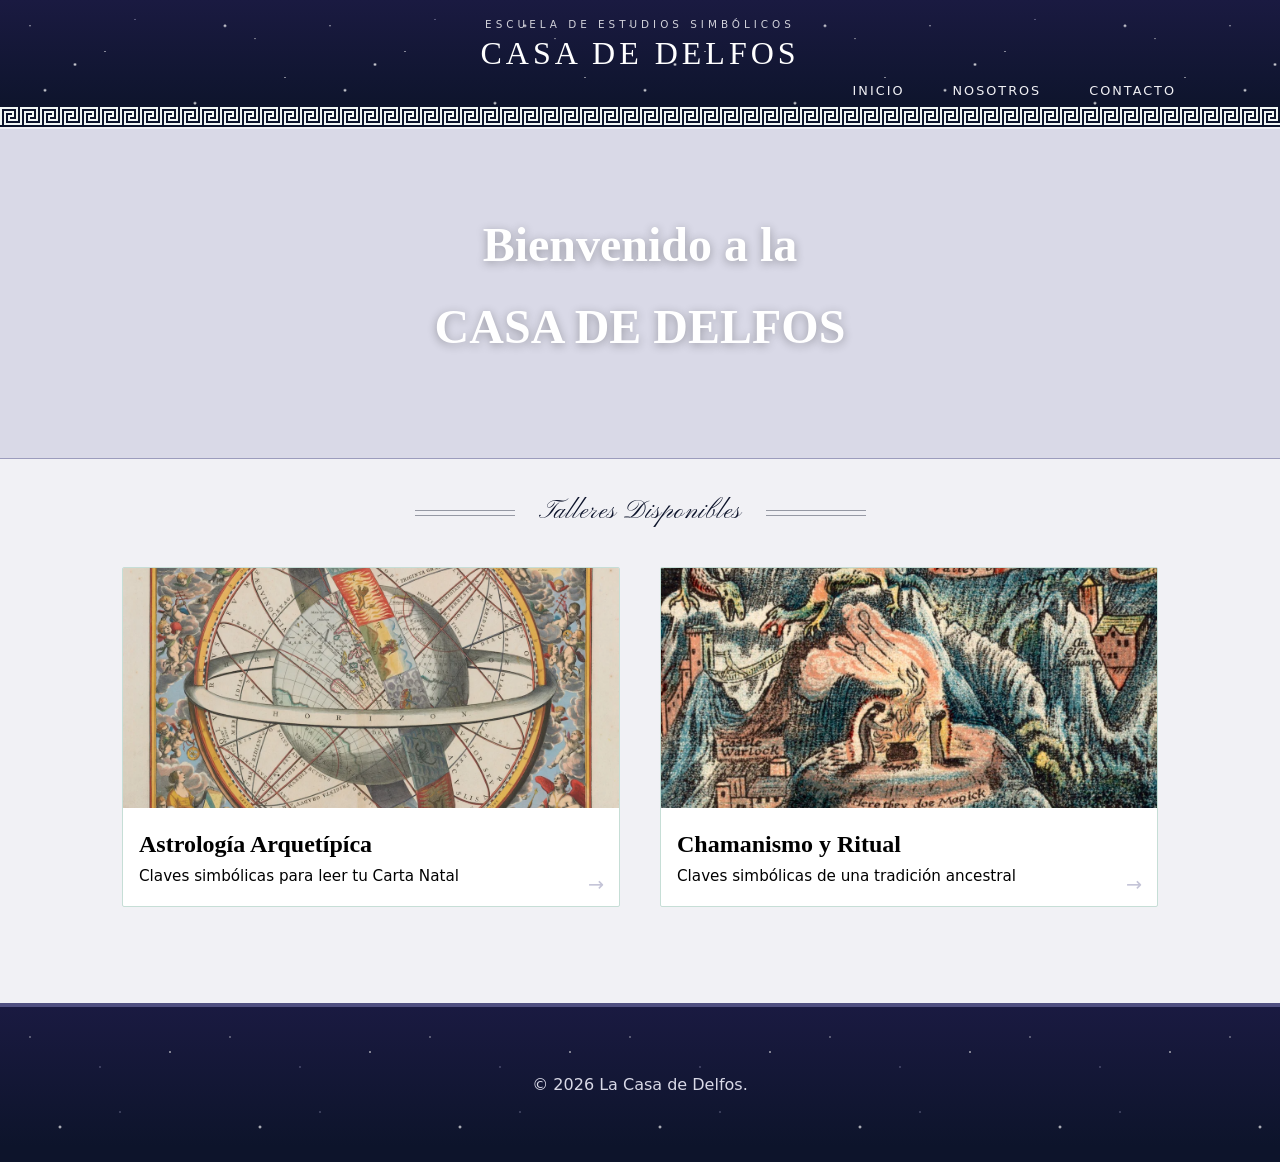
==== commit 34d90fcb: "Update index.html" ====
--- a/index.html
+++ b/index.html
@@ -17,21 +17,16 @@
             <div class="slide slide-1">
                 <div class="container">
                     <h2>Bienvenido a la<br>CASA DE DELFOS</h2>
-                    <p>Una escuela de estudios simbólicos</p>
                 </div>
             </div>
             <div class="slide slide-2">
                 <div class="container">
-                    <p>CURSO</p>
                     <h2>Astrología Arquetípica</h2>
-                    <p>Claves simbólicas para leer tu Carta Natal</p>
                 </div>
             </div>
             <div class="slide slide-3">
                 <div class="container">
-                    <p>CURSO</p>
                     <h2>Chamanismo y Ritual</h2>
-                    <p>Claves simbólicas de una tradición ancestral</p>
                 </div>
             </div>
         </div>
@@ -42,7 +37,7 @@
         
         <div class="grid-talleres">
             <a href="astrologia.html" class="card">
-                <div class="card-img" style="background-image: url('https://images.unsplash.com/photo-1551029506-0807df4e2031?q=80&w=1034&auto=format&fit=crop&ixlib=rb-4.1.0&ixid=M3wxMjA3fDB8MHxwaG90by1wYWdlfHx8fGVufDB8fHx8fA%3D%3D');"></div>
+                <div class="card-img" style="background-image: url('astrologia.png');"></div>
                 <div class="card-content">
                     <h3 class="card-title">Astrología Arquetípíca</h3>
                     <p class="card-desc">Claves simbólicas para leer tu Carta Natal</p>
@@ -51,7 +46,7 @@
             </a>
 
             <a href="chamanismo.html" class="card">
-                <div class="card-img" style="background-image: url('https://images.unsplash.com/photo-1493246507139-91e8fad9978e?ixlib=rb-4.0.3&auto=format&fit=crop&w=1000&q=80');"></div>
+                <div class="card-img" style="background-image: url('chamanismo.png');"></div>
                 <div class="card-content">
                     <h3 class="card-title">Chamanismo y Ritual</h3>
                     <p class="card-desc">Claves simbólicas de una tradición ancestral</p>
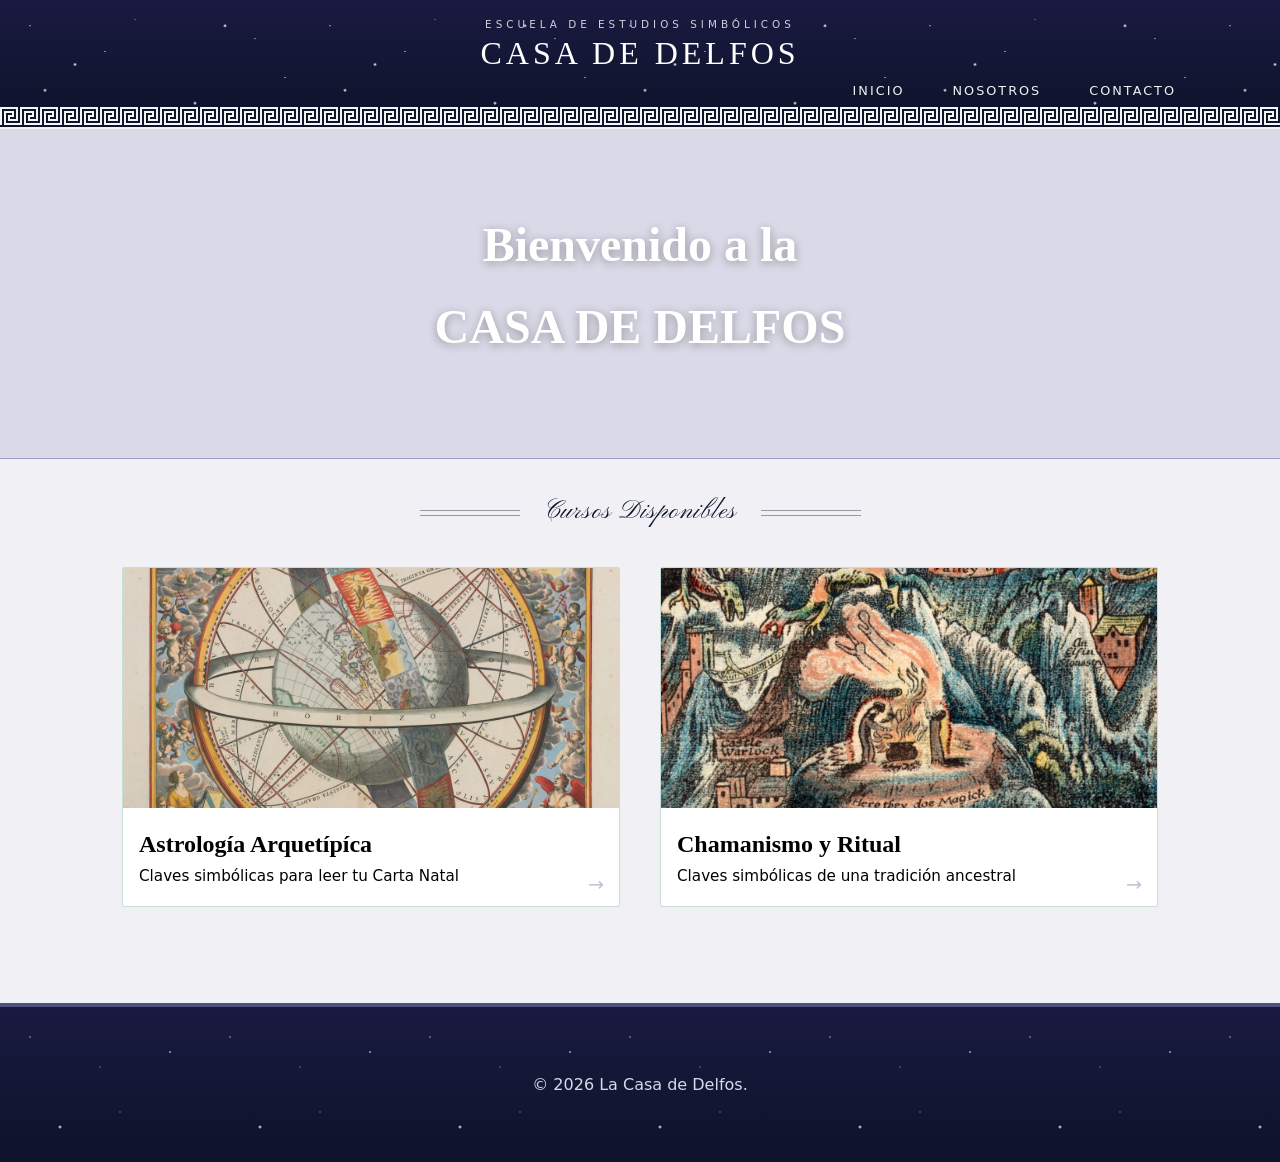
==== commit 85b9f07a: "Update index.html" ====
--- a/index.html
+++ b/index.html
@@ -33,7 +33,7 @@
     </section>
 
     <main class="container">
-       <h2 class="section-title">Talleres Disponibles</h2>
+       <h2 class="section-title">Cursos Disponibles</h2>
         
         <div class="grid-talleres">
             <a href="astrologia.html" class="card">
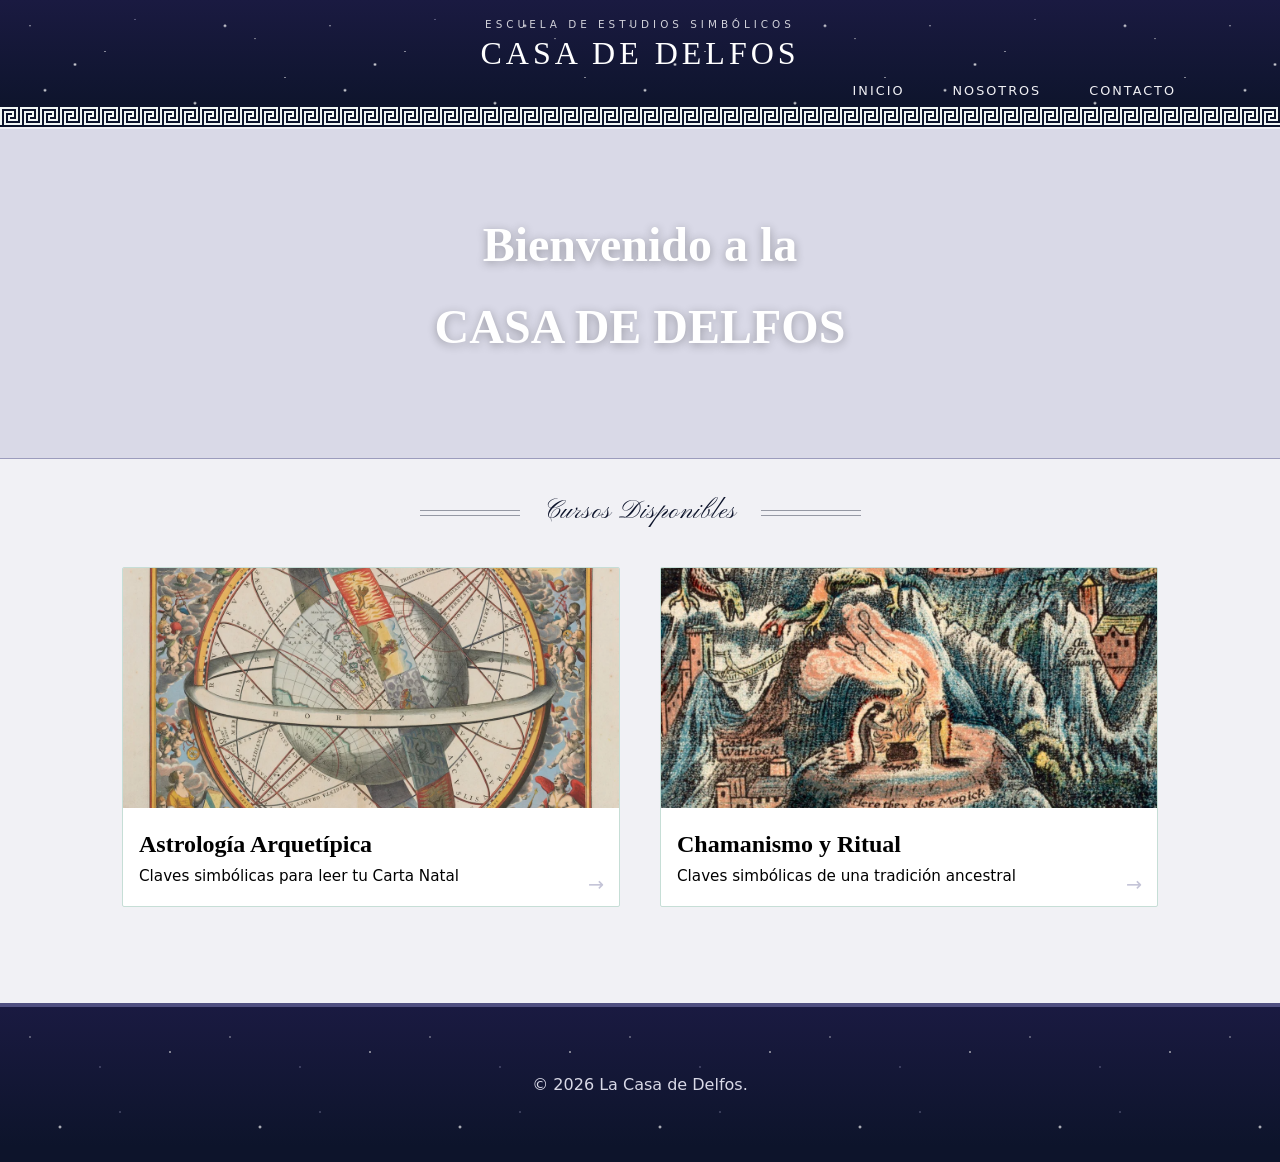
==== commit 35216d7f: "Update index.html" ====
--- a/index.html
+++ b/index.html
@@ -39,7 +39,7 @@
             <a href="astrologia.html" class="card">
                 <div class="card-img" style="background-image: url('astrologia.png');"></div>
                 <div class="card-content">
-                    <h3 class="card-title">Astrología Arquetípíca</h3>
+                    <h3 class="card-title">Astrología Arquetípica</h3>
                     <p class="card-desc">Claves simbólicas para leer tu Carta Natal</p>
                     <span class="card-link">Inscríbete &rarr;</span>
                 </div>
